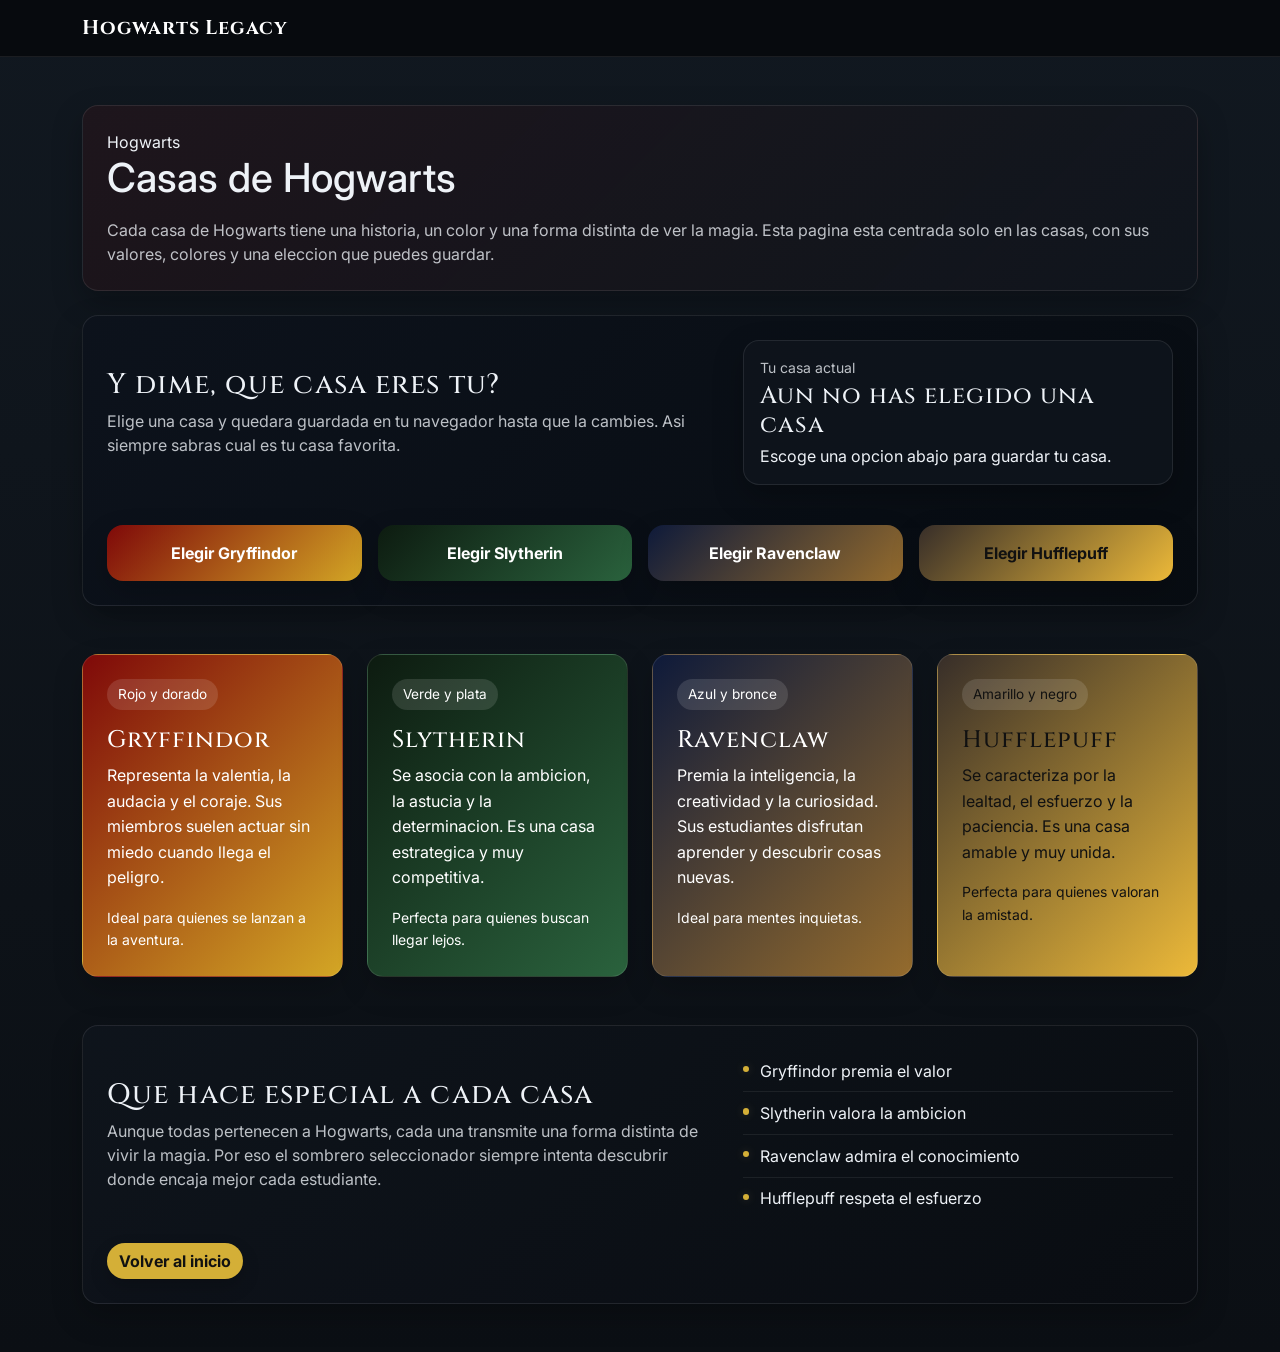
==== pages/casas.html @ 24d0a9ea "Initial commit" ====
<!DOCTYPE html>
<html lang="es">
<head>
  <title>Casas | Hogwarts Legacy</title>
  <link rel="preconnect" href="https://fonts.googleapis.com">
  <link rel="preconnect" href="https://fonts.gstatic.com" crossorigin>
  <link href="https://fonts.googleapis.com/css2?family=Cinzel:wght@400;700&family=Inter:wght@400;600;700&display=swap" rel="stylesheet">
  <link href="https://cdn.jsdelivr.net/npm/bootstrap@5.3.3/dist/css/bootstrap.min.css" rel="stylesheet">
  <link rel="stylesheet" href="../css/style.css">
</head>
<body>
  <nav class="navbar navbar-dark site-nav sticky-top">
    <div class="container">
      <a class="navbar-brand fw-bold title-font" href="../index.html">Hogwarts Legacy</a>
    </div>
  </nav>

  <main class="container py-5" id="casas">
    <section class="panel p-4 mb-4 house-hero">
      <span class="section-label hero-kicker">Hogwarts</span>
      <h1 class="mb-3">Casas de Hogwarts</h1>
      <p class="text-muted-custom mb-0">Cada casa de Hogwarts tiene una historia, un color y una forma distinta de ver la magia. Esta pagina esta centrada solo en las casas, con sus valores, colores y una eleccion que puedes guardar.</p>
    </section>

    <section class="panel p-4 mb-5 house-choice">
      <div class="row g-4 align-items-center">
        <div class="col-lg-7">
          <h2 class="title-font h3">Y dime, que casa eres tu?</h2>
          <p class="text-muted-custom mb-0">Elige una casa y quedara guardada en tu navegador hasta que la cambies. Asi siempre sabras cual es tu casa favorita.</p>
        </div>
        <div class="col-lg-5">
          <div class="house-current panel p-3">
            <span class="small text-muted-custom d-block mb-1">Tu casa actual</span>
            <h3 class="title-font h4 mb-1" id="selectedHouseTitle">Aun no has elegido una casa</h3>
            <p class="mb-0" id="selectedHouseText">Escoge una opcion abajo para guardar tu casa.</p>
          </div>
        </div>
      </div>
      <div class="row g-3 mt-4">
        <div class="col-md-6 col-xl-3"><button type="button" class="house-select gryffindor" data-house="Gryffindor" data-desc="Coraje, audacia y valentia.">Elegir Gryffindor</button></div>
        <div class="col-md-6 col-xl-3"><button type="button" class="house-select slytherin" data-house="Slytherin" data-desc="Ambicion, astucia y determinacion.">Elegir Slytherin</button></div>
        <div class="col-md-6 col-xl-3"><button type="button" class="house-select ravenclaw" data-house="Ravenclaw" data-desc="Sabiduria, creatividad y curiosidad.">Elegir Ravenclaw</button></div>
        <div class="col-md-6 col-xl-3"><button type="button" class="house-select hufflepuff" data-house="Hufflepuff" data-desc="Lealtad, paciencia y esfuerzo.">Elegir Hufflepuff</button></div>
      </div>
    </section>

    <section class="row g-4 mb-5">
      <div class="col-md-6 col-xl-3">
        <article class="house-card gryffindor h-100 p-4" data-bs-toggle="popover" data-bs-custom-class="hl-popover" data-bs-trigger="focus" tabindex="0" data-bs-title="Gryffindor" data-bs-content="Nacio para los valientes. Su historia siempre ha estado ligada al coraje, la proteccion de los demas y las decisiones que se toman cuando todo parece perdido.">
          <span class="house-pill">Rojo y dorado</span>
          <h2 class="h4 title-font mt-3">Gryffindor</h2>
          <p>Representa la valentia, la audacia y el coraje. Sus miembros suelen actuar sin miedo cuando llega el peligro.</p>
          <p class="mb-0 small">Ideal para quienes se lanzan a la aventura.</p>
        </article>
      </div>
      <div class="col-md-6 col-xl-3">
        <article class="house-card slytherin h-100 p-4" data-bs-toggle="popover" data-bs-custom-class="hl-popover" data-bs-trigger="focus" tabindex="0" data-bs-title="Slytherin" data-bs-content="Forjada entre la ambicion y la inteligencia, Slytherin ha dado origen a magos estrategicos, misteriosos y decididos a dejar huella en la historia magica.">
          <span class="house-pill">Verde y plata</span>
          <h2 class="h4 title-font mt-3">Slytherin</h2>
          <p>Se asocia con la ambicion, la astucia y la determinacion. Es una casa estrategica y muy competitiva.</p>
          <p class="mb-0 small">Perfecta para quienes buscan llegar lejos.</p>
        </article>
      </div>
      <div class="col-md-6 col-xl-3">
        <article class="house-card ravenclaw h-100 p-4" data-bs-toggle="popover" data-bs-custom-class="hl-popover" data-bs-trigger="focus" tabindex="0" data-bs-title="Ravenclaw" data-bs-content="Su historia esta marcada por la busqueda del conocimiento, la curiosidad y la idea de que la sabiduria puede abrir cualquier puerta.">
          <span class="house-pill">Azul y bronce</span>
          <h2 class="h4 title-font mt-3">Ravenclaw</h2>
          <p>Premia la inteligencia, la creatividad y la curiosidad. Sus estudiantes disfrutan aprender y descubrir cosas nuevas.</p>
          <p class="mb-0 small">Ideal para mentes inquietas.</p>
        </article>
      </div>
      <div class="col-md-6 col-xl-3">
        <article class="house-card hufflepuff h-100 p-4" data-bs-toggle="popover" data-bs-custom-class="hl-popover" data-bs-trigger="focus" tabindex="0" data-bs-title="Hufflepuff" data-bs-content="Hufflepuff siempre ha sido la casa de quienes construyen con esfuerzo, bondad y lealtad. Su historia demuestra que la fuerza tambien puede ser tranquila y constante.">
          <span class="house-pill">Amarillo y negro</span>
          <h2 class="h4 title-font mt-3">Hufflepuff</h2>
          <p>Se caracteriza por la lealtad, el esfuerzo y la paciencia. Es una casa amable y muy unida.</p>
          <p class="mb-0 small">Perfecta para quienes valoran la amistad.</p>
        </article>
      </div>
    </section>

    <section class="panel p-4 house-notes">
      <div class="row g-4 align-items-center">
        <div class="col-lg-7">
          <h2 class="title-font h3">Que hace especial a cada casa</h2>
          <p class="mb-0 text-muted-custom">Aunque todas pertenecen a Hogwarts, cada una transmite una forma distinta de vivir la magia. Por eso el sombrero seleccionador siempre intenta descubrir donde encaja mejor cada estudiante.</p>
        </div>
        <div class="col-lg-5">
          <ul class="magic-list mb-0 house-points">
            <li>Gryffindor premia el valor</li>
            <li>Slytherin valora la ambicion</li>
            <li>Ravenclaw admira el conocimiento</li>
            <li>Hufflepuff respeta el esfuerzo</li>
          </ul>
        </div>
      </div>
      <a class="btn btn-gold mt-4" href="../index.html">Volver al inicio</a>
    </section>
  </main>

  <script src="https://cdn.jsdelivr.net/npm/bootstrap@5.3.3/dist/js/bootstrap.bundle.min.js"></script>
  <script>
    document.querySelectorAll('[data-bs-toggle="popover"]').forEach((el) => new bootstrap.Popover(el, { container: 'body' }));
    const selectedHouseTitle = document.getElementById('selectedHouseTitle');
    const selectedHouseText = document.getElementById('selectedHouseText');
    const houseButtons = document.querySelectorAll('.house-select');
    const storedHouse = localStorage.getItem('hogwarts-house');

    const houseData = {
      Gryffindor: 'Tu casa actual es Gryffindor: coraje, energia y un corazon valiente.',
      Slytherin: 'Tu casa actual es Slytherin: ambicion, astucia y mucha determinacion.',
      Ravenclaw: 'Tu casa actual es Ravenclaw: inteligencia, creatividad y curiosidad.',
      Hufflepuff: 'Tu casa actual es Hufflepuff: lealtad, paciencia y esfuerzo.'
    };

    function setHouse(name) {
      localStorage.setItem('hogwarts-house', name);
      selectedHouseTitle.textContent = name;
      selectedHouseText.textContent = houseData[name];
      houseButtons.forEach((btn) => btn.classList.toggle('is-selected', btn.dataset.house === name));
    }

    houseButtons.forEach((btn) => btn.addEventListener('click', () => setHouse(btn.dataset.house)));
    if (storedHouse && houseData[storedHouse]) setHouse(storedHouse);
  </script>
</body>
</html>
---- css/style.css ----
:root {
  --bg: #0b0f14;
  --panel: rgba(15, 20, 28, 0.9);
  --gold: #d4af37;
  --text: #eef2f7;
}

* { box-sizing: border-box; }
html { scroll-behavior: smooth; }
body {
  margin: 0;
  font-family: "Inter", sans-serif;
  background: linear-gradient(180deg, #111820 0%, var(--bg) 100%);
  color: var(--text);
}
.title-font { font-family: "Cinzel", serif; letter-spacing: .04em; }
.site-nav {
  background: rgba(7, 10, 14, .92);
  border-bottom: 1px solid rgba(255,255,255,.08);
}
.site-nav .container { gap: 1rem; display: flex; align-items: center; flex-wrap: wrap; }
.brand-crest { width: 1.2rem; height: 1.2rem; object-fit: contain; display: inline-block; vertical-align: middle; }
.hero { background: linear-gradient(rgba(8,12,18,.72), rgba(8,12,18,.72)), url("../images/Hogwarts.jpg") center/cover no-repeat; }
.hero { position: relative; }
.hero::after {
  content: "";
  position: absolute;
  inset: 0;
  background: radial-gradient(circle at 20% 20%, rgba(212,175,55,.12), transparent 30%);
  pointer-events: none;
}
.hero .container { position: relative; z-index: 1; }
.hero h1 { text-shadow: 0 8px 20px rgba(0,0,0,.45); }
.hero-kicker { margin-bottom: .75rem; }
.hero-note { color: rgba(238,242,247,.82); max-width: 34rem; }
.house-reminder { border: 1px solid rgba(241,217,139,.22); }
.hero-house-icon { margin-right: .25rem; }
.house-reminder--active { border-width: 1px; }
.house-reminder.gryffindor { background: rgba(127,9,9,.18); }
.house-reminder.slytherin { background: rgba(42,98,61,.18); }
.house-reminder.ravenclaw { background: rgba(14,26,58,.18); }
.house-reminder.hufflepuff { background: rgba(236,185,57,.18); color: #111; }
.house-reminder.hufflepuff .text-muted-custom { color: rgba(17,17,17,.75) !important; }
.panel {
  background: var(--panel);
  border: 1px solid rgba(255,255,255,.09);
  border-radius: 1rem;
  box-shadow: 0 12px 30px rgba(0,0,0,.25);
}
.hero-frame { border: 1px solid rgba(212,175,55,.22); }
.btn-gold {
  background: var(--gold);
  color: #111;
  font-weight: 700;
  border: 0;
  border-radius: 999px;
  box-shadow: 0 8px 18px rgba(0,0,0,.18);
  transition: transform .2s ease, box-shadow .2s ease;
}
.btn-gold:hover, .btn-gold:focus { background: #f1d98b; color: #111; transform: translateY(-2px); box-shadow: 0 12px 22px rgba(0,0,0,.24); }
.site-nav .nav-link { opacity: .9; }
.site-nav .nav-link:hover { opacity: 1; }
.text-muted-custom { color: rgba(238,242,247,.78); }
.collapse { scroll-margin-top: 90px; }
.magic-list { list-style: none; padding: 0; margin: 0; }
.magic-list li {
  padding: .55rem 0 .55rem 1.1rem;
  border-bottom: 1px solid rgba(255,255,255,.07);
  position: relative;
}
.magic-list li:last-child { border-bottom: 0; }
.magic-list li::before {
  content: ""; position: absolute; left: 0; top: 1rem;
  width: .4rem; height: .4rem; border-radius: 50%; background: var(--gold);
}
.game-map {
  position: relative;
  min-height: 320px;
  border-radius: 1rem;
  overflow: hidden;
  border: 1px solid rgba(255,255,255,.12);
  background: linear-gradient(rgba(8,12,18,.58), rgba(8,12,18,.58)), url("../images/ChatGPT Image 2 jul 2026, 14_47_13.png") center/cover no-repeat;
}
.map-marker {
  position: absolute;
  padding: .45rem .75rem;
  border: 1px solid rgba(241,217,139,.35);
  border-radius: 999px;
  background: rgba(10,13,18,.9);
  color: #fff;
  cursor: pointer;
}
.marker-hogwarts { left: 18%; top: 18%; }
.marker-hogsmeade { left: 54%; top: 38%; }
.marker-forest { left: 33%; top: 68%; }
.hl-popover { 
  --bs-popover-bg: #f4e7c1;
  --bs-popover-border-color: rgba(120, 86, 29, .65);
  --bs-popover-header-bg: #7a5a2b;
  --bs-popover-header-color: #fff6dd;
  --bs-popover-body-color: #2a2216;
}
.hl-popover .popover { border-radius: .8rem; overflow: hidden; }
.hl-popover .popover-header { font-family: "Cinzel", serif; }
.house-hero { background: linear-gradient(135deg, rgba(127,9,9,.12), rgba(10,13,18,.05)); }
.house-choice { background: linear-gradient(135deg, rgba(13,18,28,.95), rgba(8,12,18,.95)); }
.house-pill {
  display: inline-block;
  padding: .35rem .7rem;
  border-radius: 999px;
  background: rgba(255,255,255,.12);
  font-size: .85rem;
}
.house-current { min-height: 130px; }
.house-select {
  width: 100%;
  border: 0;
  border-radius: 1rem;
  padding: 1rem;
  font-weight: 700;
  box-shadow: 0 12px 30px rgba(0,0,0,.2);
  transition: transform .2s ease, box-shadow .2s ease, outline-color .2s ease;
}
.house-select:hover { transform: translateY(-3px); box-shadow: 0 16px 34px rgba(0,0,0,.24); }
.house-select.is-selected { outline: 3px solid rgba(241,217,139,.8); outline-offset: 3px; }
.house-card {
  border-radius: 1rem;
  border: 1px solid rgba(255,255,255,.1);
  box-shadow: 0 12px 30px rgba(0,0,0,.2);
}
.gryffindor { background: linear-gradient(135deg, #7f0909, #d3a625); color: #fff; }
.slytherin { background: linear-gradient(135deg, #0d1b10, #2a623d); color: #fff; }
.ravenclaw { background: linear-gradient(135deg, #0e1a3a, #946b2d); color: #fff; }
.hufflepuff { background: linear-gradient(135deg, #372e29, #ecb939); color: #111; }
.house-card p { line-height: 1.6; }
.house-points li::before { box-shadow: 0 0 10px rgba(241, 217, 139, .2); }
.house-notes { background: linear-gradient(135deg, rgba(15,20,28,.94), rgba(10,13,18,.94)); }
iframe { border: 0; }
@media (max-width: 576px) {
  .site-nav .container { gap: .5rem; }
}
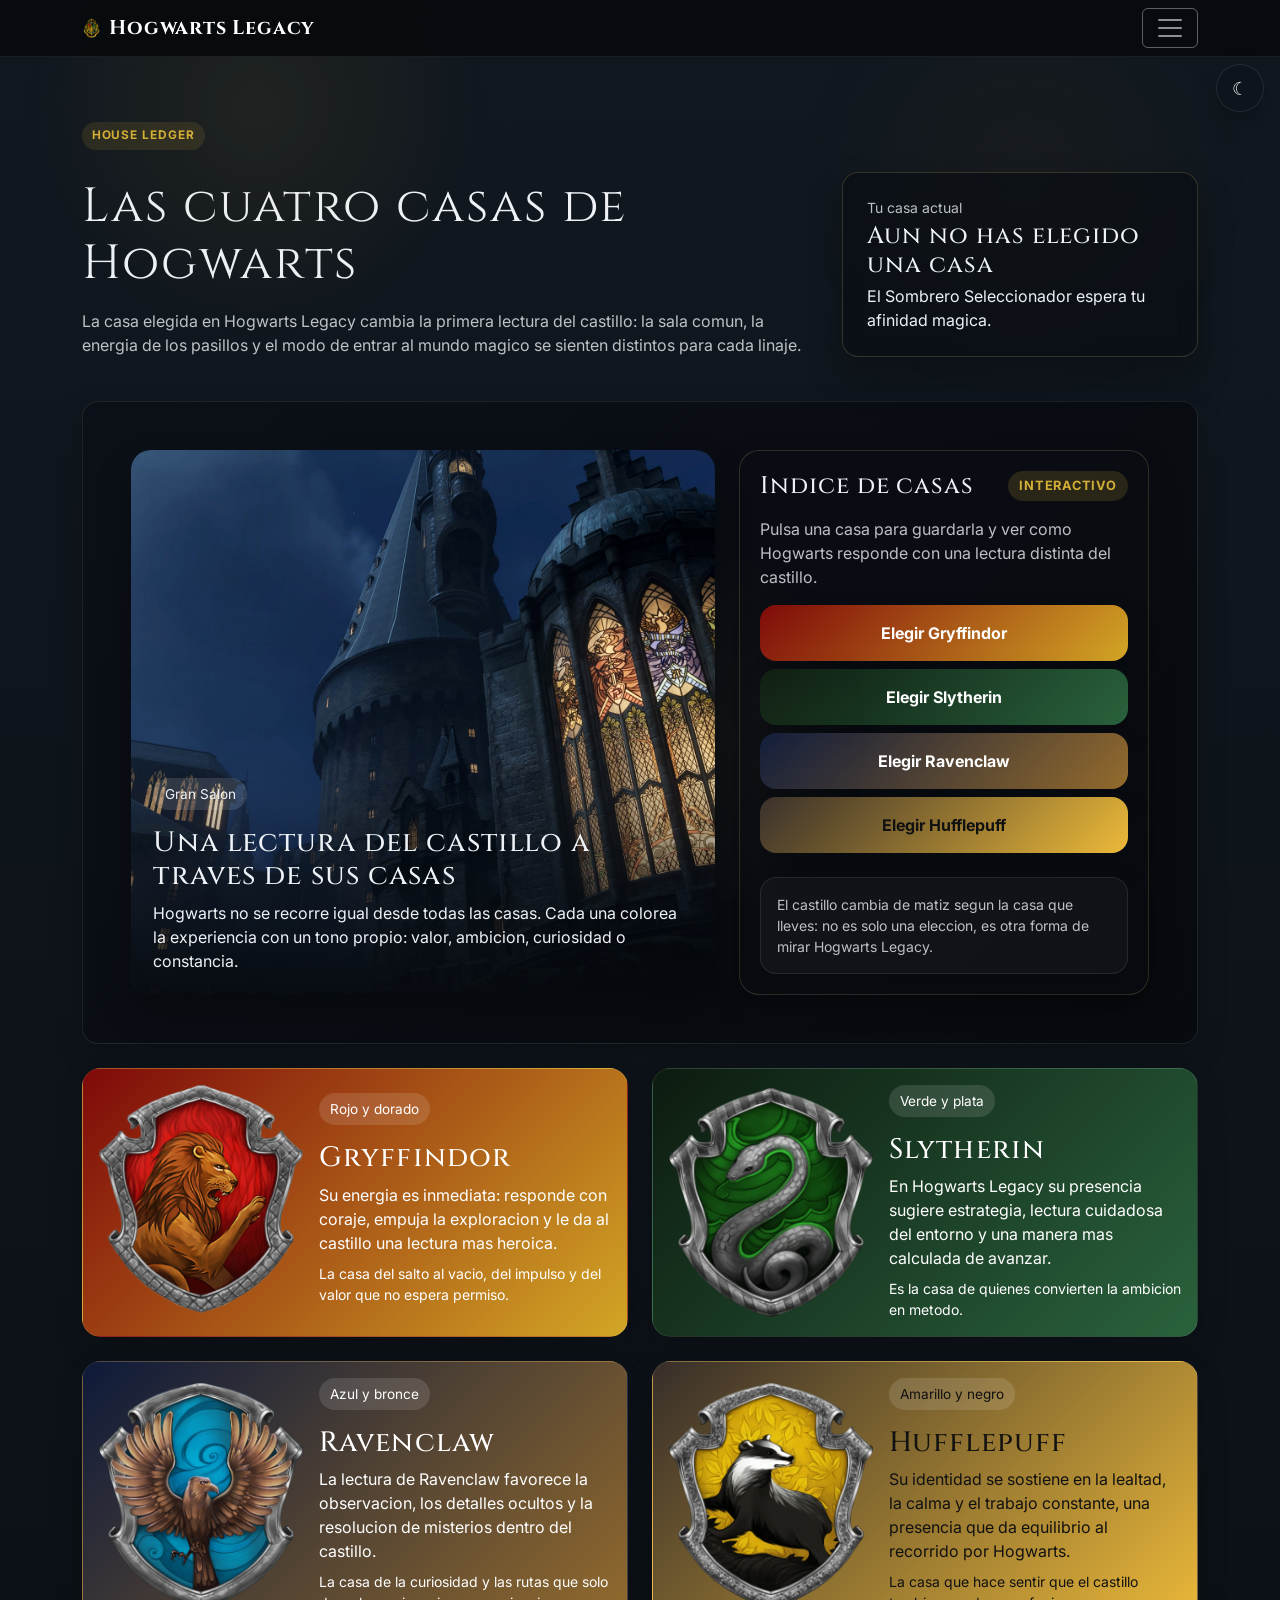
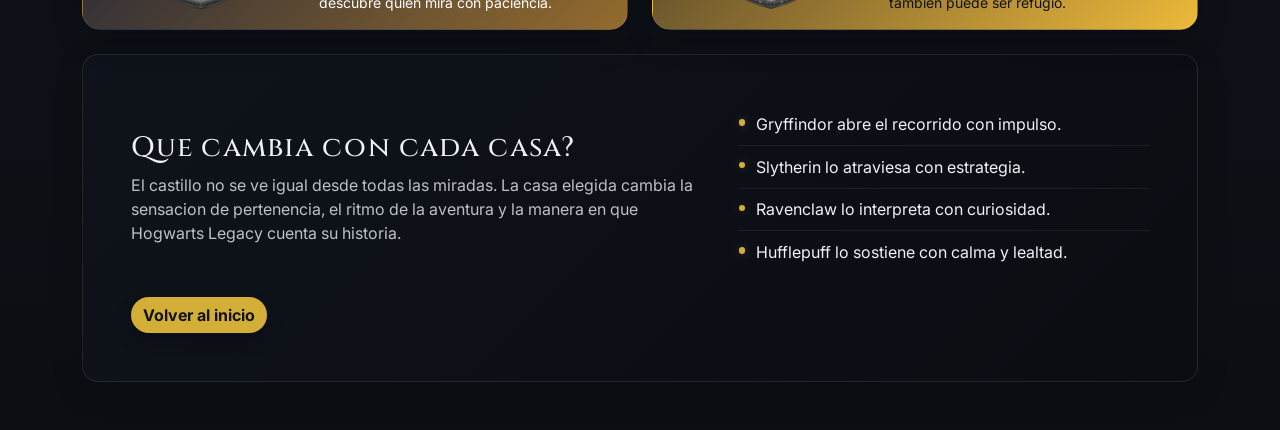
==== commit b86cadb3: "Refine Hogwarts Legacy site" ====
--- a/pages/casas.html
+++ b/pages/casas.html
@@ -1,7 +1,18 @@
 <!DOCTYPE html>
 <html lang="es">
 <head>
+  <meta charset="UTF-8">
+  <meta name="viewport" content="width=device-width, initial-scale=1.0">
   <title>Casas | Hogwarts Legacy</title>
+  <meta name="description" content="Casas de Hogwarts Legacy con identidad, seleccion guardada y contenido interactivo.">
+  <meta name="keywords" content="Hogwarts Legacy, casas de Hogwarts, Gryffindor, Slytherin, Ravenclaw, Hufflepuff">
+  <meta name="author" content="Hogwarts Legacy">
+  <meta name="theme-color" content="#0b0f14">
+  <meta property="og:title" content="Casas | Hogwarts Legacy">
+  <meta property="og:description" content="Conoce las casas de Hogwarts y elige tu favorita dentro del castillo.">
+  <meta property="og:type" content="website">
+  <link rel="icon" type="image/png" href="../images/Hogwarts-Crest.png">
+  <link rel="apple-touch-icon" href="../images/Hogwarts-Crest.png">
   <link rel="preconnect" href="https://fonts.googleapis.com">
   <link rel="preconnect" href="https://fonts.gstatic.com" crossorigin>
   <link href="https://fonts.googleapis.com/css2?family=Cinzel:wght@400;700&family=Inter:wght@400;600;700&display=swap" rel="stylesheet">
@@ -11,86 +22,152 @@
 <body>
   <nav class="navbar navbar-dark site-nav sticky-top">
     <div class="container">
-      <a class="navbar-brand fw-bold title-font" href="../index.html">Hogwarts Legacy</a>
+      <a class="navbar-brand fw-bold title-font d-flex align-items-center gap-2" href="../index.html"><img src="../images/Hogwarts-Crest.png" alt="Hogwarts Crest" class="brand-crest">Hogwarts Legacy</a>
+      <button class="navbar-toggler" type="button" data-bs-toggle="collapse" data-bs-target="#siteNav" aria-controls="siteNav" aria-expanded="false" aria-label="Abrir navegacion">
+        <span class="navbar-toggler-icon"></span>
+      </button>
+      <div class="collapse navbar-collapse" id="siteNav">
+        <div class="navbar-nav ms-auto gap-lg-3 nav-links align-items-lg-center">
+          <a class="nav-link" href="../index.html">Inicio</a>
+          <a class="nav-link" href="casas.html">Casas</a>
+          <a class="nav-link" href="noticias.html">Noticias</a>
+          <a class="nav-link" href="enlaces.html">Interes</a>
+          <a class="nav-link" href="contacto.html">Contacto</a>
+        </div>
+      </div>
     </div>
   </nav>
 
-  <main class="container py-5" id="casas">
-    <section class="panel p-4 mb-4 house-hero">
-      <span class="section-label hero-kicker">Hogwarts</span>
-      <h1 class="mb-3">Casas de Hogwarts</h1>
-      <p class="text-muted-custom mb-0">Cada casa de Hogwarts tiene una historia, un color y una forma distinta de ver la magia. Esta pagina esta centrada solo en las casas, con sus valores, colores y una eleccion que puedes guardar.</p>
-    </section>
+  <button class="theme-fab" type="button" id="themeToggle" aria-label="Cambiar tema" aria-pressed="false">
+    <span class="theme-fab-icon" aria-hidden="true">☾</span>
+  </button>
 
-    <section class="panel p-4 mb-5 house-choice">
-      <div class="row g-4 align-items-center">
-        <div class="col-lg-7">
-          <h2 class="title-font h3">Y dime, que casa eres tu?</h2>
-          <p class="text-muted-custom mb-0">Elige una casa y quedara guardada en tu navegador hasta que la cambies. Asi siempre sabras cual es tu casa favorita.</p>
+  <main class="container py-4 py-lg-5 houses-page" id="casas">
+    <section class="house-ledger-head mb-4">
+      <div class="row g-4 align-items-end">
+        <div class="col-lg-8">
+          <span class="section-label hero-kicker">House Ledger</span>
+          <h1 class="title-font display-5 mt-3 mb-3">Las cuatro casas de Hogwarts</h1>
+          <p class="text-muted-custom mb-0">La casa elegida en Hogwarts Legacy cambia la primera lectura del castillo: la sala comun, la energia de los pasillos y el modo de entrar al mundo magico se sienten distintos para cada linaje.</p>
         </div>
-        <div class="col-lg-5">
-          <div class="house-current panel p-3">
+        <div class="col-lg-4">
+          <div class="house-current house-current--glass panel p-4">
             <span class="small text-muted-custom d-block mb-1">Tu casa actual</span>
-            <h3 class="title-font h4 mb-1" id="selectedHouseTitle">Aun no has elegido una casa</h3>
-            <p class="mb-0" id="selectedHouseText">Escoge una opcion abajo para guardar tu casa.</p>
+            <h2 class="title-font h4 mb-1" id="selectedHouseTitle">Aun no has elegido una casa</h2>
+            <p class="mb-0" id="selectedHouseText">El Sombrero Seleccionador espera tu afinidad magica.</p>
           </div>
         </div>
       </div>
-      <div class="row g-3 mt-4">
-        <div class="col-md-6 col-xl-3"><button type="button" class="house-select gryffindor" data-house="Gryffindor" data-desc="Coraje, audacia y valentia.">Elegir Gryffindor</button></div>
-        <div class="col-md-6 col-xl-3"><button type="button" class="house-select slytherin" data-house="Slytherin" data-desc="Ambicion, astucia y determinacion.">Elegir Slytherin</button></div>
-        <div class="col-md-6 col-xl-3"><button type="button" class="house-select ravenclaw" data-house="Ravenclaw" data-desc="Sabiduria, creatividad y curiosidad.">Elegir Ravenclaw</button></div>
-        <div class="col-md-6 col-xl-3"><button type="button" class="house-select hufflepuff" data-house="Hufflepuff" data-desc="Lealtad, paciencia y esfuerzo.">Elegir Hufflepuff</button></div>
+    </section>
+
+    <section class="house-ledger-panel panel p-4 p-lg-5 mb-4">
+      <div class="row g-4 align-items-stretch">
+        <div class="col-lg-7">
+          <article class="house-feature h-100">
+            <img src="../images/Hogwarts.jpg" alt="Hogwarts Legacy" class="house-feature-image">
+            <div class="house-feature-overlay">
+              <span class="house-pill">Gran Salon</span>
+              <h2 class="title-font h3 mt-3">Una lectura del castillo a traves de sus casas</h2>
+              <p class="mb-0">Hogwarts no se recorre igual desde todas las casas. Cada una colorea la experiencia con un tono propio: valor, ambicion, curiosidad o constancia.</p>
+            </div>
+          </article>
+        </div>
+        <div class="col-lg-5">
+          <div class="house-index h-100">
+            <div class="d-flex align-items-center justify-content-between mb-3">
+              <h2 class="title-font h4 mb-0">Indice de casas</h2>
+              <span class="news-tag">Interactivo</span>
+            </div>
+            <p class="text-muted-custom">Pulsa una casa para guardarla y ver como Hogwarts responde con una lectura distinta del castillo.</p>
+            <div class="d-grid gap-2">
+              <button type="button" class="house-select gryffindor" data-house="Gryffindor" data-desc="Coraje, audacia y valentia.">Elegir Gryffindor</button>
+              <button type="button" class="house-select slytherin" data-house="Slytherin" data-desc="Ambicion, astucia y determinacion.">Elegir Slytherin</button>
+              <button type="button" class="house-select ravenclaw" data-house="Ravenclaw" data-desc="Sabiduria, creatividad y curiosidad.">Elegir Ravenclaw</button>
+              <button type="button" class="house-select hufflepuff" data-house="Hufflepuff" data-desc="Lealtad, paciencia y esfuerzo.">Elegir Hufflepuff</button>
+            </div>
+            <div class="house-index-note mt-4 panel p-3">
+              <p class="mb-0 small text-muted-custom">El castillo cambia de matiz segun la casa que lleves: no es solo una eleccion, es otra forma de mirar Hogwarts Legacy.</p>
+            </div>
+          </div>
+        </div>
       </div>
     </section>
 
-    <section class="row g-4 mb-5">
-      <div class="col-md-6 col-xl-3">
-        <article class="house-card gryffindor h-100 p-4" data-bs-toggle="popover" data-bs-custom-class="hl-popover" data-bs-trigger="focus" tabindex="0" data-bs-title="Gryffindor" data-bs-content="Nacio para los valientes. Su historia siempre ha estado ligada al coraje, la proteccion de los demas y las decisiones que se toman cuando todo parece perdido.">
-          <span class="house-pill">Rojo y dorado</span>
-          <h2 class="h4 title-font mt-3">Gryffindor</h2>
-          <p>Representa la valentia, la audacia y el coraje. Sus miembros suelen actuar sin miedo cuando llega el peligro.</p>
-          <p class="mb-0 small">Ideal para quienes se lanzan a la aventura.</p>
+    <section class="row g-4 mb-4">
+      <div class="col-lg-6">
+        <article class="house-article panel p-3 h-100 gryffindor" data-bs-toggle="popover" data-bs-custom-class="hl-popover" data-bs-trigger="focus" tabindex="0" data-bs-title="Gryffindor" data-bs-content="Valentia, audacia y accion directa marcan la energia de Gryffindor en Hogwarts Legacy.">
+          <div class="row g-3 align-items-center">
+            <div class="col-md-5">
+              <img src="../images/Gryffindor.jpg" alt="Gryffindor" class="house-article-image">
+            </div>
+            <div class="col-md-7">
+              <span class="house-pill">Rojo y dorado</span>
+              <h2 class="title-font h3 mt-3">Gryffindor</h2>
+              <p class="mb-2">Su energia es inmediata: responde con coraje, empuja la exploracion y le da al castillo una lectura mas heroica.</p>
+              <p class="mb-0 small">La casa del salto al vacio, del impulso y del valor que no espera permiso.</p>
+            </div>
+          </div>
         </article>
       </div>
-      <div class="col-md-6 col-xl-3">
-        <article class="house-card slytherin h-100 p-4" data-bs-toggle="popover" data-bs-custom-class="hl-popover" data-bs-trigger="focus" tabindex="0" data-bs-title="Slytherin" data-bs-content="Forjada entre la ambicion y la inteligencia, Slytherin ha dado origen a magos estrategicos, misteriosos y decididos a dejar huella en la historia magica.">
-          <span class="house-pill">Verde y plata</span>
-          <h2 class="h4 title-font mt-3">Slytherin</h2>
-          <p>Se asocia con la ambicion, la astucia y la determinacion. Es una casa estrategica y muy competitiva.</p>
-          <p class="mb-0 small">Perfecta para quienes buscan llegar lejos.</p>
+      <div class="col-lg-6">
+        <article class="house-article panel p-3 h-100 slytherin" data-bs-toggle="popover" data-bs-custom-class="hl-popover" data-bs-trigger="focus" tabindex="0" data-bs-title="Slytherin" data-bs-content="Ambicion, control y estrategia definen a Slytherin dentro del castillo y sus pasillos ocultos.">
+          <div class="row g-3 align-items-center">
+            <div class="col-md-5">
+              <img src="../images/Slytherin.jpg" alt="Slytherin" class="house-article-image">
+            </div>
+            <div class="col-md-7">
+              <span class="house-pill">Verde y plata</span>
+              <h2 class="title-font h3 mt-3">Slytherin</h2>
+              <p class="mb-2">En Hogwarts Legacy su presencia sugiere estrategia, lectura cuidadosa del entorno y una manera mas calculada de avanzar.</p>
+              <p class="mb-0 small">Es la casa de quienes convierten la ambicion en metodo.</p>
+            </div>
+          </div>
         </article>
       </div>
-      <div class="col-md-6 col-xl-3">
-        <article class="house-card ravenclaw h-100 p-4" data-bs-toggle="popover" data-bs-custom-class="hl-popover" data-bs-trigger="focus" tabindex="0" data-bs-title="Ravenclaw" data-bs-content="Su historia esta marcada por la busqueda del conocimiento, la curiosidad y la idea de que la sabiduria puede abrir cualquier puerta.">
-          <span class="house-pill">Azul y bronce</span>
-          <h2 class="h4 title-font mt-3">Ravenclaw</h2>
-          <p>Premia la inteligencia, la creatividad y la curiosidad. Sus estudiantes disfrutan aprender y descubrir cosas nuevas.</p>
-          <p class="mb-0 small">Ideal para mentes inquietas.</p>
+      <div class="col-lg-6">
+        <article class="house-article panel p-3 h-100 ravenclaw" data-bs-toggle="popover" data-bs-custom-class="hl-popover" data-bs-trigger="focus" tabindex="0" data-bs-title="Ravenclaw" data-bs-content="Sabiduria y curiosidad convierten a Ravenclaw en una casa de observacion y desciframiento.">
+          <div class="row g-3 align-items-center">
+            <div class="col-md-5">
+              <img src="../images/Ravenclaw.jpg" alt="Ravenclaw" class="house-article-image">
+            </div>
+            <div class="col-md-7">
+              <span class="house-pill">Azul y bronce</span>
+              <h2 class="title-font h3 mt-3">Ravenclaw</h2>
+              <p class="mb-2">La lectura de Ravenclaw favorece la observacion, los detalles ocultos y la resolucion de misterios dentro del castillo.</p>
+              <p class="mb-0 small">La casa de la curiosidad y las rutas que solo descubre quien mira con paciencia.</p>
+            </div>
+          </div>
         </article>
       </div>
-      <div class="col-md-6 col-xl-3">
-        <article class="house-card hufflepuff h-100 p-4" data-bs-toggle="popover" data-bs-custom-class="hl-popover" data-bs-trigger="focus" tabindex="0" data-bs-title="Hufflepuff" data-bs-content="Hufflepuff siempre ha sido la casa de quienes construyen con esfuerzo, bondad y lealtad. Su historia demuestra que la fuerza tambien puede ser tranquila y constante.">
-          <span class="house-pill">Amarillo y negro</span>
-          <h2 class="h4 title-font mt-3">Hufflepuff</h2>
-          <p>Se caracteriza por la lealtad, el esfuerzo y la paciencia. Es una casa amable y muy unida.</p>
-          <p class="mb-0 small">Perfecta para quienes valoran la amistad.</p>
+      <div class="col-lg-6">
+        <article class="house-article panel p-3 h-100 hufflepuff" data-bs-toggle="popover" data-bs-custom-class="hl-popover" data-bs-trigger="focus" tabindex="0" data-bs-title="Hufflepuff" data-bs-content="Lealtad, paciencia y constancia sostienen el caracter de Hufflepuff en Hogwarts Legacy.">
+          <div class="row g-3 align-items-center">
+            <div class="col-md-5">
+              <img src="../images/Hufflepuff.jpg" alt="Hufflepuff" class="house-article-image">
+            </div>
+            <div class="col-md-7">
+              <span class="house-pill">Amarillo y negro</span>
+              <h2 class="title-font h3 mt-3">Hufflepuff</h2>
+              <p class="mb-2">Su identidad se sostiene en la lealtad, la calma y el trabajo constante, una presencia que da equilibrio al recorrido por Hogwarts.</p>
+              <p class="mb-0 small">La casa que hace sentir que el castillo tambien puede ser refugio.</p>
+            </div>
+          </div>
         </article>
       </div>
     </section>
 
-    <section class="panel p-4 house-notes">
+    <section class="panel p-4 p-lg-5 house-summary">
       <div class="row g-4 align-items-center">
         <div class="col-lg-7">
-          <h2 class="title-font h3">Que hace especial a cada casa</h2>
-          <p class="mb-0 text-muted-custom">Aunque todas pertenecen a Hogwarts, cada una transmite una forma distinta de vivir la magia. Por eso el sombrero seleccionador siempre intenta descubrir donde encaja mejor cada estudiante.</p>
+          <h2 class="title-font h3">Que cambia con cada casa?</h2>
+          <p class="mb-0 text-muted-custom">El castillo no se ve igual desde todas las miradas. La casa elegida cambia la sensacion de pertenencia, el ritmo de la aventura y la manera en que Hogwarts Legacy cuenta su historia.</p>
         </div>
         <div class="col-lg-5">
           <ul class="magic-list mb-0 house-points">
-            <li>Gryffindor premia el valor</li>
-            <li>Slytherin valora la ambicion</li>
-            <li>Ravenclaw admira el conocimiento</li>
-            <li>Hufflepuff respeta el esfuerzo</li>
+            <li>Gryffindor abre el recorrido con impulso.</li>
+            <li>Slytherin lo atraviesa con estrategia.</li>
+            <li>Ravenclaw lo interpreta con curiosidad.</li>
+            <li>Hufflepuff lo sostiene con calma y lealtad.</li>
           </ul>
         </div>
       </div>
@@ -99,29 +176,6 @@
   </main>
 
   <script src="https://cdn.jsdelivr.net/npm/bootstrap@5.3.3/dist/js/bootstrap.bundle.min.js"></script>
-  <script>
-    document.querySelectorAll('[data-bs-toggle="popover"]').forEach((el) => new bootstrap.Popover(el, { container: 'body' }));
-    const selectedHouseTitle = document.getElementById('selectedHouseTitle');
-    const selectedHouseText = document.getElementById('selectedHouseText');
-    const houseButtons = document.querySelectorAll('.house-select');
-    const storedHouse = localStorage.getItem('hogwarts-house');
-
-    const houseData = {
-      Gryffindor: 'Tu casa actual es Gryffindor: coraje, energia y un corazon valiente.',
-      Slytherin: 'Tu casa actual es Slytherin: ambicion, astucia y mucha determinacion.',
-      Ravenclaw: 'Tu casa actual es Ravenclaw: inteligencia, creatividad y curiosidad.',
-      Hufflepuff: 'Tu casa actual es Hufflepuff: lealtad, paciencia y esfuerzo.'
-    };
-
-    function setHouse(name) {
-      localStorage.setItem('hogwarts-house', name);
-      selectedHouseTitle.textContent = name;
-      selectedHouseText.textContent = houseData[name];
-      houseButtons.forEach((btn) => btn.classList.toggle('is-selected', btn.dataset.house === name));
-    }
-
-    houseButtons.forEach((btn) => btn.addEventListener('click', () => setHouse(btn.dataset.house)));
-    if (storedHouse && houseData[storedHouse]) setHouse(storedHouse);
-  </script>
+  <script src="../js/main.js"></script>
 </body>
 </html>
--- a/css/style.css
+++ b/css/style.css
@@ -1,24 +1,76 @@
 :root {
   --bg: #0b0f14;
+  --body-top: #111820;
   --panel: rgba(15, 20, 28, 0.9);
+  --nav: rgba(7, 10, 14, .92);
+  --nav-link: rgba(255,255,255,.88);
+  --nav-border: rgba(255,255,255,.08);
   --gold: #d4af37;
   --text: #eef2f7;
-}
+  --text-muted: rgba(238,242,247,.78);
+  --panel-border: rgba(255,255,255,.09);
+  --hero-glow: radial-gradient(circle at 20% 20%, rgba(212,175,55,.12), transparent 30%);
+  --list-border: rgba(255,255,255,.07);
+  --marker-bg: rgba(10,13,18,.9);
+  --marker-border: rgba(241,217,139,.35);
+}
+
+body[data-theme="light"] {
+  --bg: #f6f8fc;
+  --body-top: #ffffff;
+  --panel: rgba(255,255,255,.97);
+  --nav: rgba(255,255,255,.96);
+  --nav-link: rgba(28,36,48,.88);
+  --nav-border: rgba(30,40,56,.12);
+  --text: #1c2430;
+  --text-muted: rgba(28,36,48,.72);
+  --panel-border: rgba(30,40,56,.12);
+  --hero-glow: radial-gradient(circle at 20% 20%, rgba(212,175,55,.16), transparent 30%);
+  --list-border: rgba(28,36,48,.09);
+  --marker-bg: rgba(255,255,255,.96);
+  --marker-border: rgba(120, 86, 29, .22);
+  color-scheme: light;
+}
+
+body[data-theme="dark"] { color-scheme: dark; }
 
 * { box-sizing: border-box; }
 html { scroll-behavior: smooth; }
 body {
   margin: 0;
   font-family: "Inter", sans-serif;
-  background: linear-gradient(180deg, #111820 0%, var(--bg) 100%);
+  background: linear-gradient(180deg, var(--body-top) 0%, var(--bg) 100%);
   color: var(--text);
 }
 .title-font { font-family: "Cinzel", serif; letter-spacing: .04em; }
 .site-nav {
-  background: rgba(7, 10, 14, .92);
-  border-bottom: 1px solid rgba(255,255,255,.08);
+  background: var(--nav);
+  border-bottom: 1px solid var(--nav-border);
 }
 .site-nav .container { gap: 1rem; display: flex; align-items: center; flex-wrap: wrap; }
+.site-nav .navbar-brand { color: #fff; }
+.nav-links .nav-link { color: var(--nav-link); text-decoration: none; font-weight: 600; transition: color .2s ease, opacity .2s ease; }
+.nav-links .nav-link:hover, .nav-links .nav-link:focus { color: var(--gold); }
+.site-nav .navbar-toggler { border-color: rgba(255,255,255,.35); }
+.theme-fab {
+  position: fixed;
+  top: 4rem;
+  right: 1rem;
+  z-index: 1050;
+  width: 3rem;
+  height: 3rem;
+  border: 1px solid var(--panel-border);
+  border-radius: 999px;
+  background: var(--panel);
+  color: var(--text);
+  display: inline-flex;
+  align-items: center;
+  justify-content: center;
+  box-shadow: 0 12px 26px rgba(0,0,0,.18);
+  transition: transform .2s ease, box-shadow .2s ease, background .2s ease;
+}
+.theme-fab:hover, .theme-fab:focus { transform: translateY(-2px); box-shadow: 0 14px 28px rgba(0,0,0,.22); }
+.theme-fab-icon { font-size: 1.15rem; line-height: 1; }
 .brand-crest { width: 1.2rem; height: 1.2rem; object-fit: contain; display: inline-block; vertical-align: middle; }
 .hero { background: linear-gradient(rgba(8,12,18,.72), rgba(8,12,18,.72)), url("../images/Hogwarts.jpg") center/cover no-repeat; }
 .hero { position: relative; }
@@ -26,13 +78,111 @@
   content: "";
   position: absolute;
   inset: 0;
-  background: radial-gradient(circle at 20% 20%, rgba(212,175,55,.12), transparent 30%);
+  background: var(--hero-glow);
   pointer-events: none;
 }
 .hero .container { position: relative; z-index: 1; }
 .hero h1 { text-shadow: 0 8px 20px rgba(0,0,0,.45); }
 .hero-kicker { margin-bottom: .75rem; }
-.hero-note { color: rgba(238,242,247,.82); max-width: 34rem; }
+.hero-home {
+  background:
+    linear-gradient(rgba(8,12,18,.76), rgba(8,12,18,.82)),
+    url("../images/Hogwarts.jpg") center/cover no-repeat;
+  position: relative;
+}
+.home-page { overflow-x: clip; }
+.hero-badge {
+  display: inline-flex;
+  align-items: center;
+  gap: .55rem;
+  padding: .45rem .8rem;
+  border-radius: 999px;
+  background: rgba(212,175,55,.14);
+  color: #f9e8a6;
+  font-weight: 700;
+  letter-spacing: .05em;
+  text-transform: uppercase;
+  font-size: .78rem;
+}
+.section-label {
+  display: inline-flex;
+  align-items: center;
+  padding: .3rem .6rem;
+  border-radius: 999px;
+  background: rgba(212,175,55,.12);
+  color: var(--gold);
+  font-size: .74rem;
+  font-weight: 700;
+  letter-spacing: .08em;
+  text-transform: uppercase;
+}
+.hero-copy { max-width: 42rem; color: rgba(255,255,255,.88); }
+.hero-signature {
+  border: 1px solid rgba(241,217,139,.22);
+  background: rgba(10,13,18,.55);
+  backdrop-filter: blur(10px);
+}
+.hero-crest {
+  width: 3rem;
+  height: 3rem;
+  object-fit: contain;
+  flex: 0 0 auto;
+}
+.hero-feature-shell {
+  background: rgba(9,12,18,.55);
+  border: 1px solid rgba(241,217,139,.18);
+  backdrop-filter: blur(12px);
+}
+.hero-carousel .carousel-inner { border-radius: 1rem; overflow: hidden; }
+.hero-slide-img {
+  height: 28rem;
+  object-fit: cover;
+  filter: saturate(1.05) contrast(1.04);
+}
+.hero-slide-crest { object-fit: contain; padding: 2.5rem; background: radial-gradient(circle, rgba(212,175,55,.18), rgba(8,12,18,.92) 72%); }
+.hero-carousel .carousel-caption {
+  left: 1rem;
+  right: 1rem;
+  bottom: 1rem;
+  padding: 1rem 1.1rem;
+  text-align: left;
+  border-radius: .9rem;
+  background: linear-gradient(180deg, rgba(8,12,18,.24), rgba(8,12,18,.86));
+}
+.hero-carousel .carousel-indicators { margin-bottom: .7rem; }
+.hero-carousel .carousel-indicators [data-bs-target] { width: .7rem; height: .7rem; border-radius: 50%; }
+.spotlight-card { position: relative; overflow: hidden; }
+.spotlight-card::after {
+  content: "";
+  position: absolute;
+  inset: auto -18% -34% auto;
+  width: 9rem;
+  height: 9rem;
+  border-radius: 50%;
+  background: rgba(212,175,55,.08);
+}
+.spotlight-icon {
+  width: 3rem;
+  height: 3rem;
+  border-radius: 50%;
+  display: inline-flex;
+  align-items: center;
+  justify-content: center;
+  background: rgba(212,175,55,.16);
+  color: var(--gold);
+  font-size: 1.2rem;
+}
+.spellbook-shell {
+  background: linear-gradient(135deg, rgba(12,16,24,.97), rgba(7,10,14,.97));
+}
+.spell-steps { padding-left: 1.15rem; }
+.spell-steps li { margin-bottom: .55rem; }
+.spell-card {
+  border-radius: 1rem;
+  box-shadow: 0 12px 28px rgba(0,0,0,.18);
+}
+.spell-card p { line-height: 1.6; }
+.game-map-home { min-height: 360px; margin-top: 1rem; }
 .house-reminder { border: 1px solid rgba(241,217,139,.22); }
 .hero-house-icon { margin-right: .25rem; }
 .house-reminder--active { border-width: 1px; }
@@ -43,11 +193,10 @@
 .house-reminder.hufflepuff .text-muted-custom { color: rgba(17,17,17,.75) !important; }
 .panel {
   background: var(--panel);
-  border: 1px solid rgba(255,255,255,.09);
+  border: 1px solid var(--panel-border);
   border-radius: 1rem;
-  box-shadow: 0 12px 30px rgba(0,0,0,.25);
-}
-.hero-frame { border: 1px solid rgba(212,175,55,.22); }
+  box-shadow: 0 12px 30px rgba(0,0,0,.18);
+}
 .btn-gold {
   background: var(--gold);
   color: #111;
@@ -58,14 +207,60 @@
   transition: transform .2s ease, box-shadow .2s ease;
 }
 .btn-gold:hover, .btn-gold:focus { background: #f1d98b; color: #111; transform: translateY(-2px); box-shadow: 0 12px 22px rgba(0,0,0,.24); }
+.btn-privacy {
+  border: 1px solid rgba(255,255,255,.18);
+  background: transparent;
+  color: var(--text-muted);
+  font-weight: 600;
+  font-size: .88rem;
+  padding: .45rem .8rem;
+  border-radius: 999px;
+  opacity: .78;
+  transition: opacity .2s ease, color .2s ease, border-color .2s ease, background .2s ease;
+}
+.btn-privacy:hover,
+.btn-privacy:focus {
+  opacity: 1;
+  color: var(--text);
+  border-color: rgba(212,175,55,.45);
+  background: rgba(212,175,55,.08);
+}
+.privacy-fab {
+  position: fixed;
+  right: 1rem;
+  top: 8.1rem;
+  z-index: 1049;
+  backdrop-filter: blur(8px);
+  width: 2.9rem;
+  height: 2.9rem;
+  padding: 0;
+  display: inline-flex;
+  align-items: center;
+  justify-content: center;
+}
+.privacy-fab i { font-size: 1rem; }
+.castle-alert-fab {
+  position: fixed;
+  right: 1rem;
+  top: 11.4rem;
+  z-index: 1049;
+  backdrop-filter: blur(8px);
+  width: 2.9rem;
+  height: 2.9rem;
+  padding: 0;
+  display: inline-flex;
+  align-items: center;
+  justify-content: center;
+}
+.castle-alert-fab i { font-size: 1rem; }
 .site-nav .nav-link { opacity: .9; }
 .site-nav .nav-link:hover { opacity: 1; }
-.text-muted-custom { color: rgba(238,242,247,.78); }
+.text-muted-custom { color: var(--text-muted); }
 .collapse { scroll-margin-top: 90px; }
 .magic-list { list-style: none; padding: 0; margin: 0; }
 .magic-list li {
   padding: .55rem 0 .55rem 1.1rem;
-  border-bottom: 1px solid rgba(255,255,255,.07);
+  border-bottom: 1px solid var(--list-border);
   position: relative;
 }
 .magic-list li:last-child { border-bottom: 0; }
@@ -78,15 +273,15 @@
   min-height: 320px;
   border-radius: 1rem;
   overflow: hidden;
-  border: 1px solid rgba(255,255,255,.12);
+  border: 1px solid var(--panel-border);
   background: linear-gradient(rgba(8,12,18,.58), rgba(8,12,18,.58)), url("../images/ChatGPT Image 2 jul 2026, 14_47_13.png") center/cover no-repeat;
 }
 .map-marker {
   position: absolute;
   padding: .45rem .75rem;
-  border: 1px solid rgba(241,217,139,.35);
-  border-radius: 999px;
-  background: rgba(10,13,18,.9);
+  border: 1px solid var(--marker-border);
+  border-radius: 999px;
+  background: var(--marker-bg);
   color: #fff;
   cursor: pointer;
 }
@@ -102,8 +297,6 @@
 }
 .hl-popover .popover { border-radius: .8rem; overflow: hidden; }
 .hl-popover .popover-header { font-family: "Cinzel", serif; }
-.house-hero { background: linear-gradient(135deg, rgba(127,9,9,.12), rgba(10,13,18,.05)); }
-.house-choice { background: linear-gradient(135deg, rgba(13,18,28,.95), rgba(8,12,18,.95)); }
 .house-pill {
   display: inline-block;
   padding: .35rem .7rem;
@@ -123,19 +316,393 @@
 }
 .house-select:hover { transform: translateY(-3px); box-shadow: 0 16px 34px rgba(0,0,0,.24); }
 .house-select.is-selected { outline: 3px solid rgba(241,217,139,.8); outline-offset: 3px; }
-.house-card {
-  border-radius: 1rem;
-  border: 1px solid rgba(255,255,255,.1);
-  box-shadow: 0 12px 30px rgba(0,0,0,.2);
-}
 .gryffindor { background: linear-gradient(135deg, #7f0909, #d3a625); color: #fff; }
 .slytherin { background: linear-gradient(135deg, #0d1b10, #2a623d); color: #fff; }
 .ravenclaw { background: linear-gradient(135deg, #0e1a3a, #946b2d); color: #fff; }
 .hufflepuff { background: linear-gradient(135deg, #372e29, #ecb939); color: #111; }
-.house-card p { line-height: 1.6; }
 .house-points li::before { box-shadow: 0 0 10px rgba(241, 217, 139, .2); }
-.house-notes { background: linear-gradient(135deg, rgba(15,20,28,.94), rgba(10,13,18,.94)); }
+.houses-page { position: relative; }
+.houses-page::before {
+  content: "";
+  position: fixed;
+  inset: 0;
+  pointer-events: none;
+  background:
+    radial-gradient(circle at 20% 12%, rgba(212,175,55,.08), transparent 18%),
+    radial-gradient(circle at 80% 20%, rgba(120,86,29,.07), transparent 18%),
+    radial-gradient(circle at 50% 82%, rgba(241,217,139,.05), transparent 24%);
+}
+.house-ledger-head { padding: 1rem 0 1.25rem; }
+.house-current--glass {
+  background: rgba(8,12,18,.55);
+  border: 1px solid rgba(241,217,139,.18);
+  backdrop-filter: blur(10px);
+  box-shadow: 0 18px 34px rgba(0,0,0,.26);
+}
+.house-ledger-panel { background: linear-gradient(135deg, rgba(12,16,24,.98), rgba(7,10,14,.98)); }
+.house-feature {
+  position: relative;
+  min-height: 28rem;
+  border-radius: 1.25rem;
+  overflow: hidden;
+  box-shadow: 0 18px 34px rgba(0,0,0,.28);
+}
+.house-feature-image {
+  width: 100%;
+  height: 100%;
+  object-fit: cover;
+  filter: saturate(1.06) contrast(1.06);
+  transition: transform .35s ease;
+}
+.house-feature:hover .house-feature-image { transform: scale(1.04); }
+.house-feature-overlay {
+  position: absolute;
+  inset: auto 0 0 0;
+  padding: 1.4rem;
+  background: linear-gradient(180deg, transparent, rgba(6,9,14,.93));
+}
+.house-index {
+  background: rgba(10,13,18,.72);
+  border: 1px solid rgba(241,217,139,.16);
+  border-radius: 1.25rem;
+  padding: 1.25rem;
+}
+.house-index-note { background: rgba(255,255,255,.03); }
+.house-article {
+  border-radius: 1.15rem;
+  transition: transform .25s ease, box-shadow .25s ease;
+}
+.house-article:hover { transform: translateY(-4px); box-shadow: 0 18px 34px rgba(0,0,0,.24); }
+.house-article-image {
+  width: 100%;
+  height: 100%;
+  min-height: 14rem;
+  object-fit: cover;
+  border-radius: .95rem;
+  transition: transform .25s ease;
+}
+.house-article:hover .house-article-image { transform: scale(1.03); }
+.house-summary { background: linear-gradient(135deg, rgba(15,20,28,.96), rgba(10,13,18,.96)); }
+.houses-page .house-select {
+  width: 100%;
+}
+.house-article,
+.house-index,
+.house-summary {
+  box-shadow: 0 12px 30px rgba(0,0,0,.18);
+}
+.contact-hero { background: linear-gradient(135deg, rgba(8,12,18,.92), rgba(11,15,20,.78)); }
+.contact-card {
+  background: linear-gradient(180deg, rgba(16,22,32,.96), rgba(10,13,18,.96));
+  border: 1px solid var(--panel-border);
+  border-radius: 1rem;
+  box-shadow: 0 12px 30px rgba(0,0,0,.25);
+}
+.contact-link {
+  display: inline-flex;
+  align-items: center;
+  gap: .55rem;
+  padding: .9rem 1.1rem;
+  border-radius: .9rem;
+  text-decoration: none;
+  color: #111;
+  font-weight: 700;
+  background: var(--gold);
+  transition: transform .2s ease, background .2s ease;
+}
+.contact-link:hover, .contact-link:focus { transform: translateY(-2px); background: #f1d98b; color: #111; }
+.contact-list { padding-left: 1.2rem; }
+.contact-list li { margin-bottom: .6rem; }
+
+body[data-theme="light"] .hero {
+  background: linear-gradient(rgba(248,250,253,.9), rgba(248,250,253,.84)), url("../images/Hogwarts.jpg") center/cover no-repeat;
+}
+body[data-theme="light"] .hero-home {
+  background:
+    linear-gradient(rgba(248,250,253,.82), rgba(240,245,252,.9)),
+    url("../images/Hogwarts.jpg") center/cover no-repeat;
+}
+body[data-theme="light"] .hero h1 { color: #1c2430; text-shadow: none; }
+body[data-theme="light"] .hero-copy { color: rgba(28,36,48,.82); }
+body[data-theme="light"] .hero-badge { background: rgba(212,175,55,.16); color: #6d5314; }
+body[data-theme="light"] .hero-signature,
+body[data-theme="light"] .hero-feature-shell { background: rgba(255,255,255,.86); border-color: rgba(30,40,56,.12); }
+body[data-theme="light"] .hero-carousel .carousel-caption { background: linear-gradient(180deg, rgba(255,255,255,.04), rgba(17,24,32,.82)); }
+body[data-theme="light"] .spotlight-card::after { background: rgba(212,175,55,.11); }
+body[data-theme="light"] .spotlight-icon { background: rgba(212,175,55,.2); }
+body[data-theme="light"] .spellbook-shell { background: linear-gradient(135deg, rgba(255,255,255,.98), rgba(244,247,252,.98)); }
+body[data-theme="light"] .spell-card { box-shadow: 0 10px 22px rgba(17,24,32,.07); }
+body[data-theme="light"] .hero::after { opacity: .18; }
+body[data-theme="light"] .site-nav .navbar-brand { color: #1c2430; }
+body[data-theme="light"] .site-nav .navbar-toggler { border-color: rgba(28,36,48,.18); }
+body[data-theme="light"] .site-nav .navbar-toggler-icon {
+  background-image: url("data:image/svg+xml;charset=utf8,%3Csvg xmlns='http://www.w3.org/2000/svg' viewBox='0 0 30 30'%3E%3Cpath stroke='rgba(28, 36, 48, 0.9)' stroke-linecap='round' stroke-miterlimit='10' stroke-width='2' d='M4 7h22M4 15h22M4 23h22'/%3E%3C/svg%3E");
+}
+body[data-theme="light"] .panel,
+body[data-theme="light"] .contact-card,
+body[data-theme="light"] .contact-hero,
+body[data-theme="light"] .house-current--glass,
+body[data-theme="light"] .house-ledger-panel,
+body[data-theme="light"] .house-summary,
+body[data-theme="light"] .house-index,
+body[data-theme="light"] .house-article {
+  background: rgba(255,255,255,.98);
+  border-color: var(--panel-border);
+  box-shadow: 0 10px 22px rgba(17,24,32,.07);
+}
+body[data-theme="light"] .houses-page::before {
+  background:
+    radial-gradient(circle at 15% 10%, rgba(212,175,55,.12), transparent 18%),
+    radial-gradient(circle at 80% 15%, rgba(120, 86, 29, .08), transparent 20%),
+    radial-gradient(circle at 50% 80%, rgba(241,217,139,.06), transparent 22%);
+}
+body[data-theme="light"] .house-current--glass,
+body[data-theme="light"] .house-ledger-panel,
+body[data-theme="light"] .house-summary,
+body[data-theme="light"] .house-index {
+  background: rgba(255,255,255,.96);
+  border-color: var(--panel-border);
+  box-shadow: 0 10px 22px rgba(17,24,32,.07);
+}
+body[data-theme="light"] .house-feature-overlay { background: linear-gradient(180deg, transparent, rgba(17,24,32,.82)); }
+body[data-theme="light"] .house-index-note { background: rgba(17,24,32,.03); }
+body[data-theme="light"] .house-article { background: rgba(255,255,255,.98); }
+body[data-theme="light"] .gryffindor {
+  background: linear-gradient(135deg, #fff2f2, #ffe0e0);
+  color: #4d1f1f;
+}
+body[data-theme="light"] .slytherin {
+  background: linear-gradient(135deg, #eff7f0, #dcefe1);
+  color: #20402d;
+}
+body[data-theme="light"] .ravenclaw {
+  background: linear-gradient(135deg, #eef4ff, #dde8ff);
+  color: #20345a;
+}
+body[data-theme="light"] .hufflepuff {
+  background: linear-gradient(135deg, #fff9e8, #fff0b8);
+  color: #5b4520;
+}
+body[data-theme="light"] .game-map {
+  background: linear-gradient(rgba(248,250,253,.7), rgba(248,250,253,.68)), url("../images/ChatGPT Image 2 jul 2026, 14_47_13.png") center/cover no-repeat;
+}
+body[data-theme="light"] .map-marker {
+  color: #1c2430;
+}
+body[data-theme="light"] .contact-link {
+  color: #111;
+}
+body[data-theme="light"] .contact-link:hover,
+body[data-theme="light"] .contact-link:focus {
+  color: #111;
+}
+body[data-theme="light"] .house-reminder.gryffindor { background: rgba(127,9,9,.08); }
+body[data-theme="light"] .house-reminder.slytherin { background: rgba(42,98,61,.08); }
+body[data-theme="light"] .house-reminder.ravenclaw { background: rgba(14,26,58,.08); }
+body[data-theme="light"] .house-reminder.hufflepuff { background: rgba(236,185,57,.18); }
+body[data-theme="light"] .magic-list li { border-bottom-color: var(--list-border); }
+body[data-theme="light"] .btn-gold { box-shadow: 0 8px 18px rgba(17,24,32,.08); }
+body[data-theme="light"] .btn-gold {
+  background: linear-gradient(180deg, #d9b24c, #c79d2f);
+  color: #fff;
+}
+body[data-theme="light"] .btn-gold:hover,
+body[data-theme="light"] .btn-gold:focus {
+  background: linear-gradient(180deg, #e4c56c, #d6ab42);
+  color: #fff;
+}
+body[data-theme="light"] .btn-gold:hover,
+body[data-theme="light"] .btn-gold:focus { box-shadow: 0 12px 22px rgba(17,24,32,.12); }
+body[data-theme="light"] .theme-fab {
+  background: rgba(255,255,255,.98);
+  border-color: rgba(30,40,56,.12);
+  color: #1c2430;
+}
+body[data-theme="light"] .map-marker {
+  box-shadow: 0 8px 16px rgba(17,24,32,.08);
+}
 iframe { border: 0; }
+.modal .btn-close { opacity: .9; }
+body[data-theme="dark"] .modal .btn-close {
+  filter: invert(1) grayscale(100%) brightness(200%);
+}
+
+.news-page {
+  background:
+    radial-gradient(circle at top left, rgba(212,175,55,.10), transparent 24%),
+    radial-gradient(circle at top right, rgba(140, 114, 255, .09), transparent 22%),
+    linear-gradient(180deg, var(--body-top) 0%, var(--bg) 100%);
+}
+.news-shell { max-width: 1180px; }
+.news-masthead {
+  padding: 1rem 0 .75rem;
+  border-bottom: 1px solid var(--panel-border);
+}
+.news-eyebrow {
+  display: inline-flex;
+  align-items: center;
+  gap: .5rem;
+  margin-bottom: .75rem;
+  padding: .45rem .75rem;
+  border-radius: 999px;
+  background: rgba(212,175,55,.12);
+  color: var(--text);
+  font-weight: 700;
+  letter-spacing: .04em;
+  text-transform: uppercase;
+  font-size: .78rem;
+}
+.news-intro { max-width: 46rem; color: var(--text-muted); }
+.news-date {
+  min-width: 150px;
+  text-align: right;
+}
+.news-grid {
+  display: grid;
+  grid-template-columns: 1.7fr .9fr;
+  gap: 1rem;
+}
+.news-feature,
+.news-side,
+.news-card,
+.news-footer {
+  background: var(--panel);
+  border: 1px solid var(--panel-border);
+  box-shadow: 0 14px 30px rgba(0,0,0,.16);
+}
+.news-feature { min-height: 100%; }
+.news-hero-image { min-height: 100%; }
+.news-feature-body { gap: 1rem; }
+.news-tag {
+  display: inline-flex;
+  align-items: center;
+  width: fit-content;
+  padding: .35rem .7rem;
+  border-radius: 999px;
+  background: rgba(212,175,55,.16);
+  color: var(--gold);
+  font-size: .8rem;
+  font-weight: 700;
+  letter-spacing: .06em;
+  text-transform: uppercase;
+}
+.news-meta {
+  display: flex;
+  flex-wrap: wrap;
+  gap: .9rem;
+  color: var(--text-muted);
+  font-size: .92rem;
+}
+.news-meta span { display: inline-flex; align-items: center; gap: .45rem; }
+.news-ticker { display: grid; gap: .9rem; }
+.news-ticker-item {
+  display: grid;
+  grid-template-columns: auto 1fr;
+  gap: .85rem;
+  align-items: start;
+  padding-bottom: .9rem;
+  border-bottom: 1px solid var(--panel-border);
+}
+.news-ticker-item:last-child { border-bottom: 0; padding-bottom: 0; }
+.news-ticker-label {
+  width: 2.2rem;
+  height: 2.2rem;
+  border-radius: 999px;
+  display: inline-flex;
+  align-items: center;
+  justify-content: center;
+  background: var(--gold);
+  color: #111;
+  font-weight: 800;
+}
+.news-card { transition: transform .2s ease, box-shadow .2s ease; }
+.news-card:hover { transform: translateY(-3px); box-shadow: 0 18px 34px rgba(0,0,0,.22); }
+.news-list { padding-left: 1.1rem; }
+.news-quote {
+  margin-top: 1rem;
+  padding-left: 1rem;
+  border-left: 4px solid var(--gold);
+  font-style: italic;
+  color: var(--text-muted);
+}
+.news-footer { margin-bottom: 0; }
+
+.interest-page {
+  position: relative;
+}
+.interest-page::before {
+  content: "";
+  position: fixed;
+  inset: 0;
+  pointer-events: none;
+  background:
+    radial-gradient(circle at 12% 18%, rgba(212,175,55,.08), transparent 18%),
+    radial-gradient(circle at 88% 18%, rgba(140,114,255,.08), transparent 20%),
+    radial-gradient(circle at 50% 82%, rgba(120,86,29,.07), transparent 24%);
+}
+.interest-hero {
+  background: linear-gradient(135deg, rgba(12,16,24,.97), rgba(7,10,14,.97));
+}
+.interest-card {
+  background: rgba(255,255,255,.02);
+  border: 1px solid var(--panel-border);
+  transition: transform .25s ease, box-shadow .25s ease;
+}
+.interest-card:hover { transform: translateY(-4px); box-shadow: 0 18px 34px rgba(0,0,0,.22); }
+.interest-grid {
+  background: linear-gradient(135deg, rgba(15,20,28,.96), rgba(10,13,18,.96));
+}
+
+.spell-card {
+  background: linear-gradient(135deg, rgba(15,20,28,.96), rgba(10,13,18,.96));
+  border-radius: 1rem;
+  transition: transform .25s ease, box-shadow .25s ease;
+}
+.spell-card:hover {
+  transform: translateY(-4px);
+  box-shadow: 0 18px 34px rgba(0,0,0,.22);
+}
+.spell-card .magic-list li { font-size: 1.05rem; }
+
+body[data-theme="light"] .news-page {
+  background:
+    radial-gradient(circle at top left, rgba(212,175,55,.14), transparent 24%),
+    radial-gradient(circle at top right, rgba(104, 80, 207, .08), transparent 22%),
+    linear-gradient(180deg, #f7f9fd 0%, #edf2f8 100%);
+}
+
+body[data-theme="light"] .spell-card {
+  background: rgba(255,255,255,.98);
+  border-color: var(--panel-border);
+  box-shadow: 0 10px 22px rgba(17,24,32,.07);
+}
+
+body[data-theme="light"] .interest-page::before {
+  background:
+    radial-gradient(circle at 12% 18%, rgba(212,175,55,.12), transparent 18%),
+    radial-gradient(circle at 88% 18%, rgba(140,114,255,.08), transparent 20%),
+    radial-gradient(circle at 50% 82%, rgba(120,86,29,.06), transparent 24%);
+}
+body[data-theme="light"] .interest-hero,
+body[data-theme="light"] .interest-grid,
+body[data-theme="light"] .interest-card {
+  background: rgba(255,255,255,.98);
+  border-color: var(--panel-border);
+  box-shadow: 0 10px 22px rgba(17,24,32,.07);
+}
+
+@media (max-width: 991px) {
+  .news-grid { grid-template-columns: 1fr; }
+  .news-date { text-align: left; }
+}
+
 @media (max-width: 576px) {
   .site-nav .container { gap: .5rem; }
-}
+  .theme-fab { top: 3.5rem; right: .75rem; width: 2.75rem; height: 2.75rem; }
+  .privacy-fab { top: 7.2rem; right: .75rem; width: 2.6rem; height: 2.6rem; }
+  .castle-alert-fab { top: 10.2rem; right: .75rem; width: 2.6rem; height: 2.6rem; }
+}
+
+@media (max-width: 991px) {
+  .house-feature { min-height: 22rem; }
+}
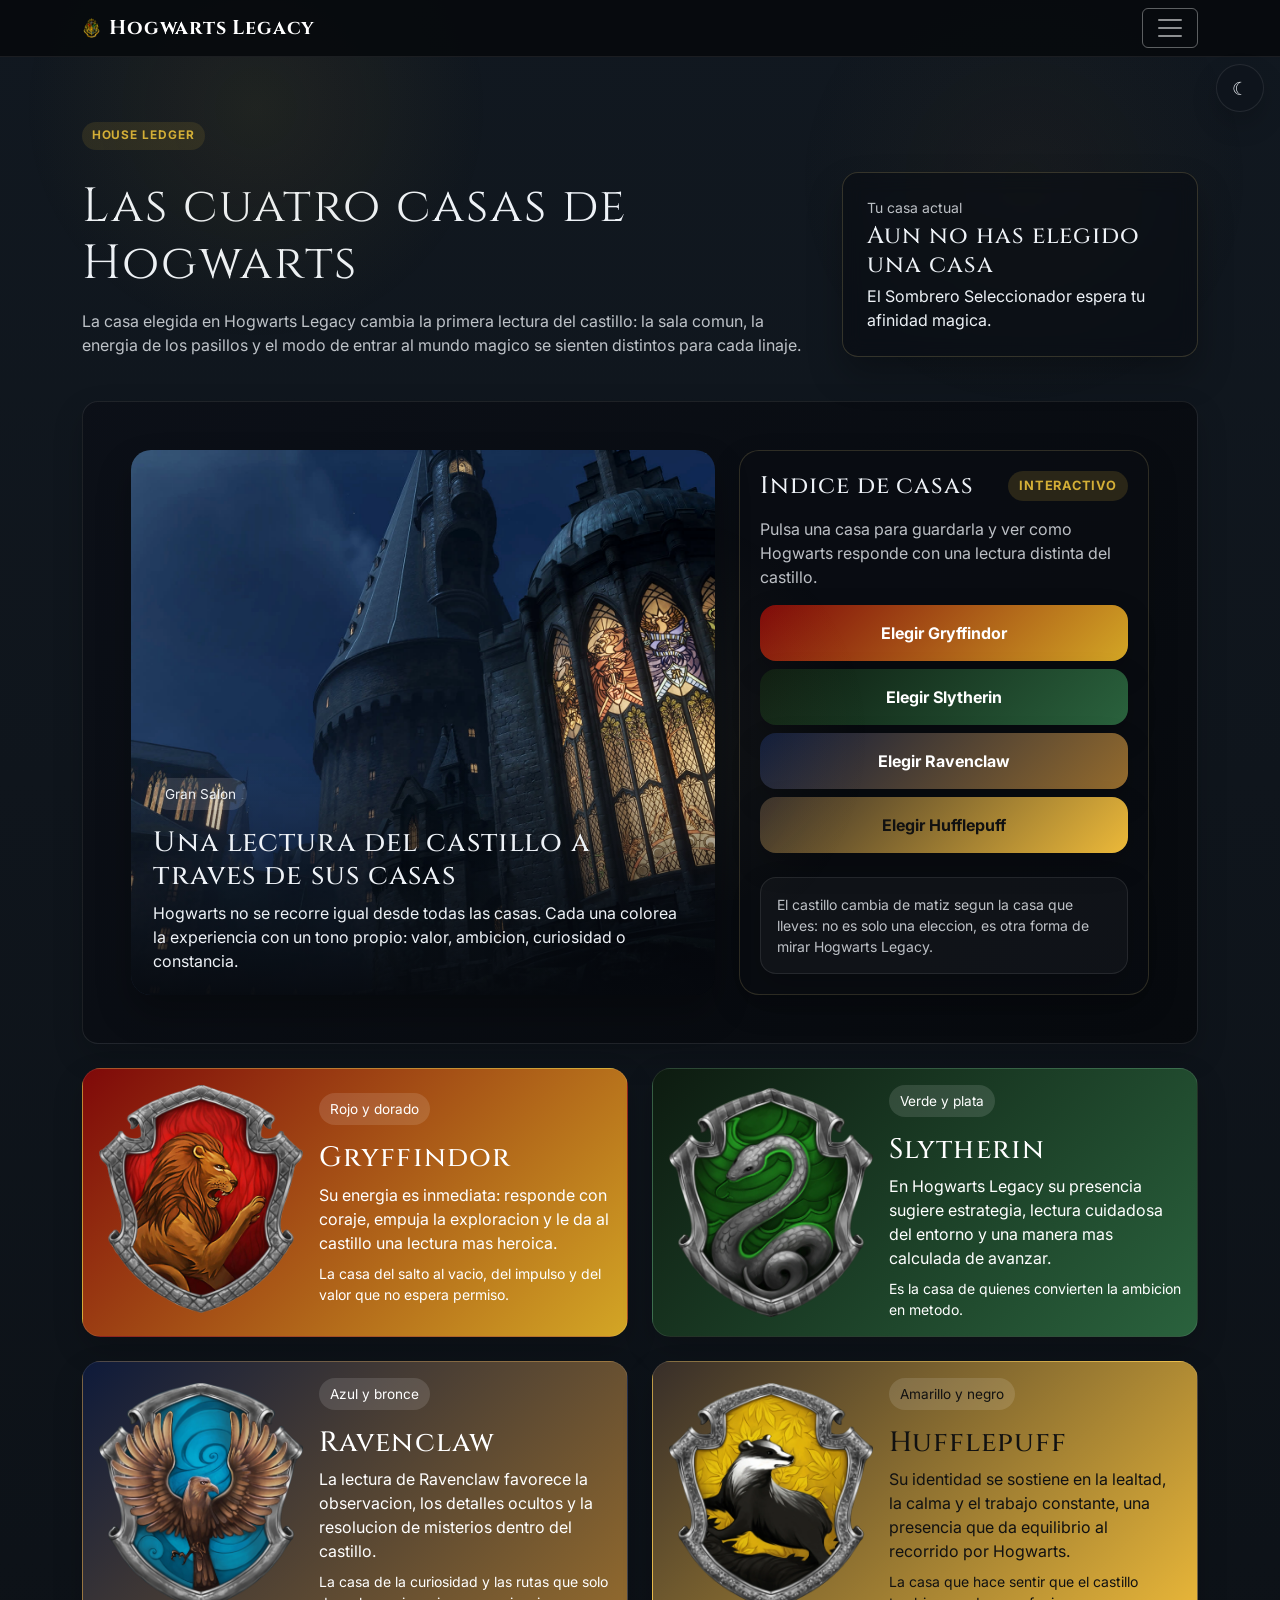
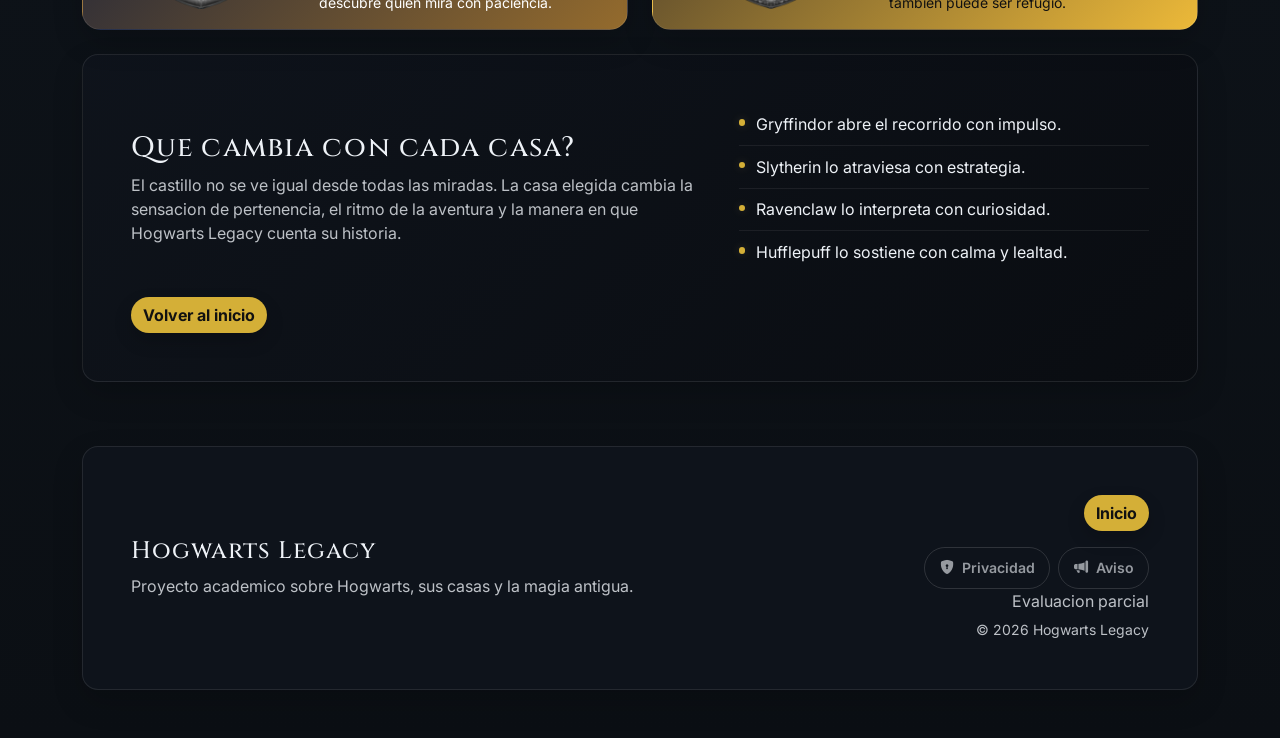
==== commit 4eb10753: "Move action buttons into footer" ====
--- a/pages/casas.html
+++ b/pages/casas.html
@@ -16,6 +16,7 @@
   <link rel="preconnect" href="https://fonts.googleapis.com">
   <link rel="preconnect" href="https://fonts.gstatic.com" crossorigin>
   <link href="https://fonts.googleapis.com/css2?family=Cinzel:wght@400;700&family=Inter:wght@400;600;700&display=swap" rel="stylesheet">
+  <link href="https://cdn.jsdelivr.net/npm/bootstrap-icons@1.11.3/font/bootstrap-icons.min.css" rel="stylesheet">
   <link href="https://cdn.jsdelivr.net/npm/bootstrap@5.3.3/dist/css/bootstrap.min.css" rel="stylesheet">
   <link rel="stylesheet" href="../css/style.css">
 </head>
@@ -175,6 +176,55 @@
     </section>
   </main>
 
+  <footer class="site-footer container pb-5">
+    <div class="panel p-4 p-lg-5">
+      <div class="row g-4 align-items-center">
+        <div class="col-lg-8">
+          <h2 class="title-font h4 mb-2">Hogwarts Legacy</h2>
+          <p class="mb-0 text-muted-custom">Proyecto academico sobre Hogwarts, sus casas y la magia antigua.</p>
+        </div>
+        <div class="col-lg-4 text-lg-end">
+          <a class="btn btn-gold" href="../index.html">Inicio</a>
+          <div class="d-flex flex-wrap gap-2 justify-content-lg-end mt-3">
+            <button class="btn btn-privacy" type="button" data-bs-toggle="modal" data-bs-target="#privacyModal">
+              <i class="bi bi-shield-lock-fill" aria-hidden="true"></i>
+              <span class="ms-1">Privacidad</span>
+            </button>
+            <button class="btn btn-privacy" type="button" id="castleAlertBtn" aria-label="Aviso del castillo">
+              <i class="bi bi-megaphone-fill" aria-hidden="true"></i>
+              <span class="ms-1">Aviso</span>
+            </button>
+          </div>
+          <p class="mb-1 text-muted-custom">Evaluacion parcial</p>
+          <small class="text-muted-custom">&copy; 2026 Hogwarts Legacy</small>
+        </div>
+      </div>
+    </div>
+  </footer>
+
+  <div class="modal fade" id="privacyModal" tabindex="-1" aria-labelledby="privacyModalLabel" aria-hidden="true">
+    <div class="modal-dialog modal-dialog-centered modal-lg">
+      <div class="modal-content panel">
+        <div class="modal-header border-0">
+          <h2 class="modal-title title-font h4" id="privacyModalLabel">Politica de Privacidad</h2>
+          <button type="button" class="btn-close" data-bs-dismiss="modal" aria-label="Cerrar"></button>
+        </div>
+        <div class="modal-body pt-0">
+          <p class="text-muted-custom">Este grimorio digital recuerda tu casa elegida y usa enlaces externos para abrir mapas, videos y referencias del mundo magico.</p>
+          <ul class="contact-list text-muted-custom mb-0">
+            <li>Se guarda la casa seleccionada en localStorage para recordar tu preferencia.</li>
+            <li>No se recopilan datos personales sensibles desde el formulario de contacto.</li>
+            <li>Los enlaces externos pueden abrir servicios de terceros como YouTube o Google Maps.</li>
+            <li>La exploracion del castillo se apoya en referencias, mapas y videos del mundo de Hogwarts Legacy.</li>
+          </ul>
+        </div>
+        <div class="modal-footer border-0">
+          <button type="button" class="btn btn-gold" data-bs-dismiss="modal">Entendido</button>
+        </div>
+      </div>
+    </div>
+  </div>
+
   <script src="https://cdn.jsdelivr.net/npm/bootstrap@5.3.3/dist/js/bootstrap.bundle.min.js"></script>
   <script src="../js/main.js"></script>
 </body>
--- a/css/style.css
+++ b/css/style.css
@@ -225,34 +225,6 @@
   border-color: rgba(212,175,55,.45);
   background: rgba(212,175,55,.08);
 }
-.privacy-fab {
-  position: fixed;
-  right: 1rem;
-  top: 8.1rem;
-  z-index: 1049;
-  backdrop-filter: blur(8px);
-  width: 2.9rem;
-  height: 2.9rem;
-  padding: 0;
-  display: inline-flex;
-  align-items: center;
-  justify-content: center;
-}
-.privacy-fab i { font-size: 1rem; }
-.castle-alert-fab {
-  position: fixed;
-  right: 1rem;
-  top: 11.4rem;
-  z-index: 1049;
-  backdrop-filter: blur(8px);
-  width: 2.9rem;
-  height: 2.9rem;
-  padding: 0;
-  display: inline-flex;
-  align-items: center;
-  justify-content: center;
-}
-.castle-alert-fab i { font-size: 1rem; }
 .site-nav .nav-link { opacity: .9; }
 .site-nav .nav-link:hover { opacity: 1; }
 .text-muted-custom { color: var(--text-muted); }
@@ -413,6 +385,14 @@
 .contact-link:hover, .contact-link:focus { transform: translateY(-2px); background: #f1d98b; color: #111; }
 .contact-list { padding-left: 1.2rem; }
 .contact-list li { margin-bottom: .6rem; }
+.site-footer { margin-top: 1rem; }
+.site-footer .btn-privacy {
+  position: static;
+  width: auto;
+  height: auto;
+  padding: .55rem .9rem;
+  backdrop-filter: none;
+}
 
 body[data-theme="light"] .hero {
   background: linear-gradient(rgba(248,250,253,.9), rgba(248,250,253,.84)), url("../images/Hogwarts.jpg") center/cover no-repeat;
@@ -699,8 +679,6 @@
 @media (max-width: 576px) {
   .site-nav .container { gap: .5rem; }
   .theme-fab { top: 3.5rem; right: .75rem; width: 2.75rem; height: 2.75rem; }
-  .privacy-fab { top: 7.2rem; right: .75rem; width: 2.6rem; height: 2.6rem; }
-  .castle-alert-fab { top: 10.2rem; right: .75rem; width: 2.6rem; height: 2.6rem; }
 }
 
 @media (max-width: 991px) {
